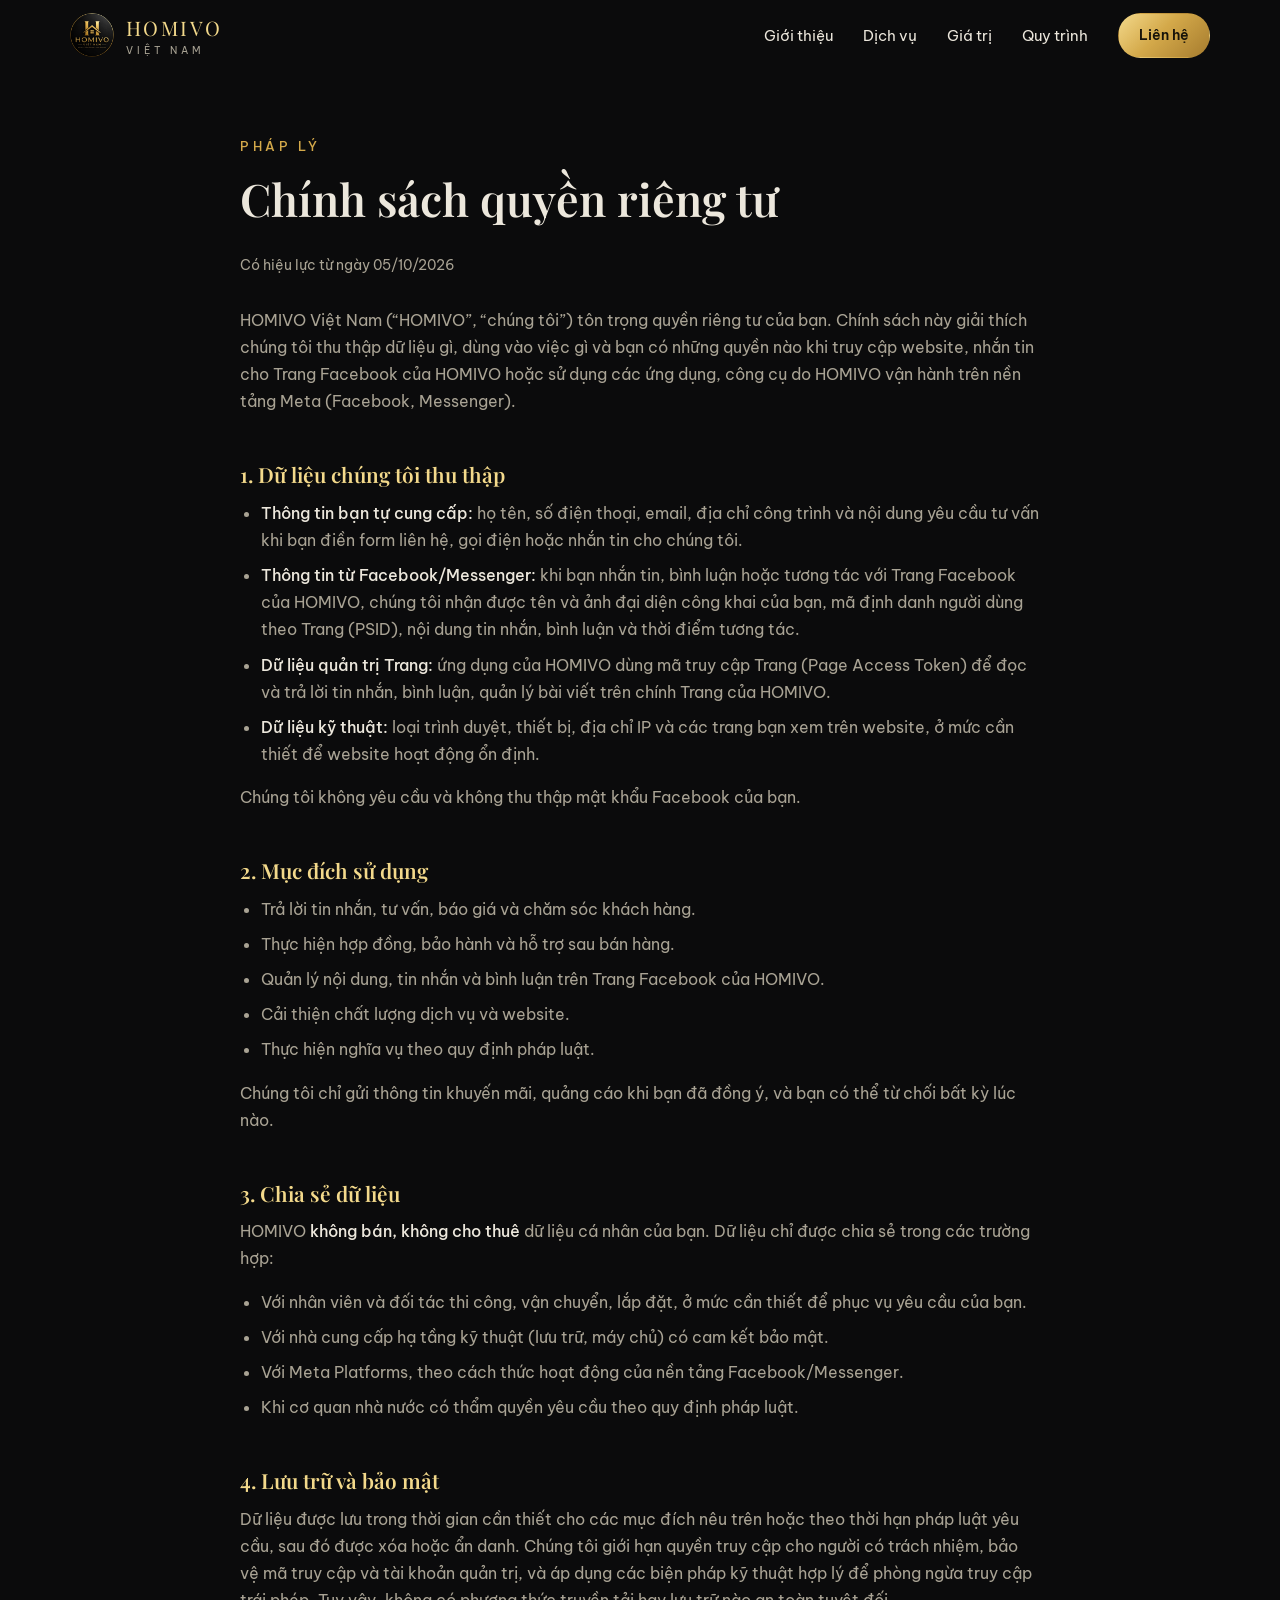
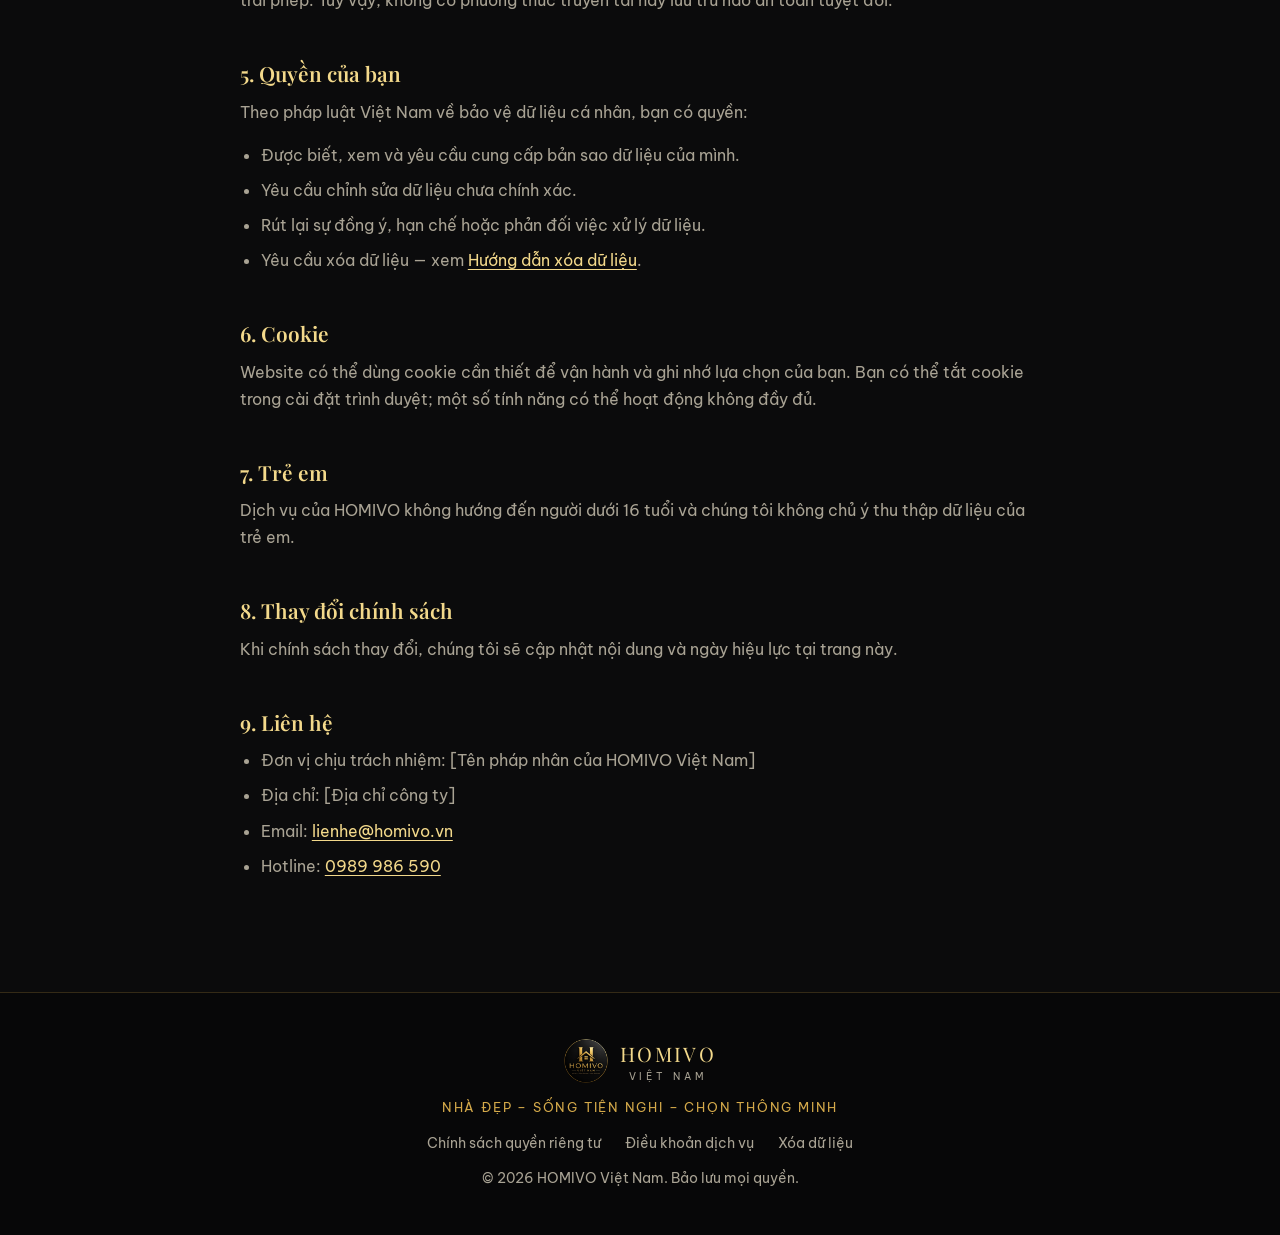
==== chinh-sach-quyen-rieng-tu.html @ d2447e5d "Website HOMIVO Viet Nam: trang chu, chinh sach quyen rieng tu, dieu khoan dich vu, huong dan xoa du " ====
<!DOCTYPE html>
<html lang="vi">
<head>
  <meta charset="UTF-8">
  <meta name="viewport" content="width=device-width, initial-scale=1.0">
  <title>Chính sách quyền riêng tư — HOMIVO Việt Nam</title>
  <meta name="description" content="Chính sách quyền riêng tư của HOMIVO Việt Nam: dữ liệu chúng tôi thu thập qua website và Facebook/Messenger, mục đích sử dụng và quyền của bạn.">
  <link rel="icon" href="assets/logo.webp">
  <link rel="preconnect" href="https://fonts.googleapis.com">
  <link rel="preconnect" href="https://fonts.gstatic.com" crossorigin>
  <link href="https://fonts.googleapis.com/css2?family=Be+Vietnam+Pro:wght@300;400;500;600&family=Playfair+Display:wght@500;600;700&display=swap" rel="stylesheet">
  <link rel="stylesheet" href="style.css">
</head>
<body>

  <header class="header" id="header">
    <div class="container header__inner">
      <a href="index.html" class="brand">
        <img src="assets/logo.webp" alt="Logo HOMIVO Việt Nam" class="brand__logo">
        <span class="brand__name">HOMIVO <small>Việt Nam</small></span>
      </a>
      <button class="nav-toggle" id="navToggle" aria-label="Mở menu" aria-expanded="false">
        <span></span><span></span><span></span>
      </button>
      <nav class="nav" id="nav">
        <a href="index.html#gioi-thieu">Giới thiệu</a>
        <a href="index.html#dich-vu">Dịch vụ</a>
        <a href="index.html#gia-tri">Giá trị</a>
        <a href="index.html#quy-trinh">Quy trình</a>
        <a href="index.html#lien-he" class="btn btn--small">Liên hệ</a>
      </nav>
    </div>
  </header>

  <main class="legal">
    <div class="container legal__inner">
      <p class="eyebrow">Pháp lý</p>
      <h1>Chính sách quyền riêng tư</h1>
      <!-- THAY: ngày hiệu lực -->
      <p class="legal__date">Có hiệu lực từ ngày 05/10/2026</p>

      <p>
        HOMIVO Việt Nam (“HOMIVO”, “chúng tôi”) tôn trọng quyền riêng tư của bạn. Chính sách này
        giải thích chúng tôi thu thập dữ liệu gì, dùng vào việc gì và bạn có những quyền nào khi
        truy cập website, nhắn tin cho Trang Facebook của HOMIVO hoặc sử dụng các ứng dụng,
        công cụ do HOMIVO vận hành trên nền tảng Meta (Facebook, Messenger).
      </p>

      <h2>1. Dữ liệu chúng tôi thu thập</h2>
      <ul>
        <li><strong>Thông tin bạn tự cung cấp:</strong> họ tên, số điện thoại, email, địa chỉ công trình và nội dung yêu cầu tư vấn khi bạn điền form liên hệ, gọi điện hoặc nhắn tin cho chúng tôi.</li>
        <li><strong>Thông tin từ Facebook/Messenger:</strong> khi bạn nhắn tin, bình luận hoặc tương tác với Trang Facebook của HOMIVO, chúng tôi nhận được tên và ảnh đại diện công khai của bạn, mã định danh người dùng theo Trang (PSID), nội dung tin nhắn, bình luận và thời điểm tương tác.</li>
        <li><strong>Dữ liệu quản trị Trang:</strong> ứng dụng của HOMIVO dùng mã truy cập Trang (Page Access Token) để đọc và trả lời tin nhắn, bình luận, quản lý bài viết trên chính Trang của HOMIVO.</li>
        <li><strong>Dữ liệu kỹ thuật:</strong> loại trình duyệt, thiết bị, địa chỉ IP và các trang bạn xem trên website, ở mức cần thiết để website hoạt động ổn định.</li>
      </ul>
      <p>Chúng tôi không yêu cầu và không thu thập mật khẩu Facebook của bạn.</p>

      <h2>2. Mục đích sử dụng</h2>
      <ul>
        <li>Trả lời tin nhắn, tư vấn, báo giá và chăm sóc khách hàng.</li>
        <li>Thực hiện hợp đồng, bảo hành và hỗ trợ sau bán hàng.</li>
        <li>Quản lý nội dung, tin nhắn và bình luận trên Trang Facebook của HOMIVO.</li>
        <li>Cải thiện chất lượng dịch vụ và website.</li>
        <li>Thực hiện nghĩa vụ theo quy định pháp luật.</li>
      </ul>
      <p>Chúng tôi chỉ gửi thông tin khuyến mãi, quảng cáo khi bạn đã đồng ý, và bạn có thể từ chối bất kỳ lúc nào.</p>

      <h2>3. Chia sẻ dữ liệu</h2>
      <p>HOMIVO <strong>không bán, không cho thuê</strong> dữ liệu cá nhân của bạn. Dữ liệu chỉ được chia sẻ trong các trường hợp:</p>
      <ul>
        <li>Với nhân viên và đối tác thi công, vận chuyển, lắp đặt, ở mức cần thiết để phục vụ yêu cầu của bạn.</li>
        <li>Với nhà cung cấp hạ tầng kỹ thuật (lưu trữ, máy chủ) có cam kết bảo mật.</li>
        <li>Với Meta Platforms, theo cách thức hoạt động của nền tảng Facebook/Messenger.</li>
        <li>Khi cơ quan nhà nước có thẩm quyền yêu cầu theo quy định pháp luật.</li>
      </ul>

      <h2>4. Lưu trữ và bảo mật</h2>
      <p>
        Dữ liệu được lưu trong thời gian cần thiết cho các mục đích nêu trên hoặc theo thời hạn
        pháp luật yêu cầu, sau đó được xóa hoặc ẩn danh. Chúng tôi giới hạn quyền truy cập cho
        người có trách nhiệm, bảo vệ mã truy cập và tài khoản quản trị, và áp dụng các biện pháp
        kỹ thuật hợp lý để phòng ngừa truy cập trái phép. Tuy vậy, không có phương thức truyền
        tải hay lưu trữ nào an toàn tuyệt đối.
      </p>

      <h2>5. Quyền của bạn</h2>
      <p>Theo pháp luật Việt Nam về bảo vệ dữ liệu cá nhân, bạn có quyền:</p>
      <ul>
        <li>Được biết, xem và yêu cầu cung cấp bản sao dữ liệu của mình.</li>
        <li>Yêu cầu chỉnh sửa dữ liệu chưa chính xác.</li>
        <li>Rút lại sự đồng ý, hạn chế hoặc phản đối việc xử lý dữ liệu.</li>
        <li>Yêu cầu xóa dữ liệu — xem <a href="xoa-du-lieu.html">Hướng dẫn xóa dữ liệu</a>.</li>
      </ul>

      <h2>6. Cookie</h2>
      <p>
        Website có thể dùng cookie cần thiết để vận hành và ghi nhớ lựa chọn của bạn. Bạn có thể
        tắt cookie trong cài đặt trình duyệt; một số tính năng có thể hoạt động không đầy đủ.
      </p>

      <h2>7. Trẻ em</h2>
      <p>Dịch vụ của HOMIVO không hướng đến người dưới 16 tuổi và chúng tôi không chủ ý thu thập dữ liệu của trẻ em.</p>

      <h2>8. Thay đổi chính sách</h2>
      <p>Khi chính sách thay đổi, chúng tôi sẽ cập nhật nội dung và ngày hiệu lực tại trang này.</p>

      <h2>9. Liên hệ</h2>
      <!-- THAY: tên pháp nhân và thông tin liên hệ thật -->
      <ul>
        <li>Đơn vị chịu trách nhiệm: [Tên pháp nhân của HOMIVO Việt Nam]</li>
        <li>Địa chỉ: [Địa chỉ công ty]</li>
        <li>Email: <a href="mailto:lienhe@homivo.vn">lienhe@homivo.vn</a></li>
        <li>Hotline: <a href="tel:0989986590">0989 986 590</a></li>
      </ul>
    </div>
  </main>

  <footer class="footer">
    <div class="container footer__inner">
      <div class="brand">
        <img src="assets/logo.webp" alt="" class="brand__logo">
        <span class="brand__name">HOMIVO <small>Việt Nam</small></span>
      </div>
      <p class="footer__slogan">Nhà đẹp – Sống tiện nghi – Chọn thông minh</p>
      <nav class="footer__links">
        <a href="chinh-sach-quyen-rieng-tu.html">Chính sách quyền riêng tư</a>
        <a href="dieu-khoan-dich-vu.html">Điều khoản dịch vụ</a>
        <a href="xoa-du-lieu.html">Xóa dữ liệu</a>
      </nav>
      <p class="footer__copy">© <span id="year"></span> HOMIVO Việt Nam. Bảo lưu mọi quyền.</p>
    </div>
  </footer>

  <script src="script.js"></script>
</body>
</html>
---- style.css ----
/* ===== HOMIVO Việt Nam — đen & vàng kim ===== */
:root {
  --bg: #0b0b0c;
  --bg-alt: #121214;
  --surface: #18181b;
  --line: rgba(212, 169, 74, 0.22);
  --text: #ece7dc;
  --muted: #a9a394;
  --gold: #d4a94a;
  --gold-light: #f3d98b;
  --gold-dark: #a67c2e;
  --gold-grad: linear-gradient(135deg, #f3d98b 0%, #d4a94a 45%, #a67c2e 100%);
  --radius: 14px;
  --header-h: 72px;
}

*, *::before, *::after { box-sizing: border-box; }

html { scroll-behavior: smooth; scroll-padding-top: var(--header-h); }

body {
  margin: 0;
  background: var(--bg);
  color: var(--text);
  font-family: "Be Vietnam Pro", system-ui, -apple-system, "Segoe UI", sans-serif;
  font-size: 16px;
  line-height: 1.7;
  -webkit-font-smoothing: antialiased;
}

img { max-width: 100%; display: block; }
a { color: inherit; text-decoration: none; }

h1, h2, h3 {
  font-family: "Playfair Display", Georgia, serif;
  font-weight: 600;
  line-height: 1.25;
  margin: 0 0 0.6em;
}
h1 { font-size: clamp(2.2rem, 5.5vw, 4rem); }
h2 { font-size: clamp(1.6rem, 3.4vw, 2.5rem); }
h3 { font-size: 1.2rem; }
p { margin: 0 0 1em; color: var(--muted); }

.container { width: min(1140px, 100% - 32px); margin-inline: auto; }
.narrow { max-width: 760px; text-align: center; }

.gold {
  background: var(--gold-grad);
  -webkit-background-clip: text;
  background-clip: text;
  color: transparent;
}

.eyebrow {
  color: var(--gold);
  font-size: 0.8rem;
  font-weight: 500;
  letter-spacing: 0.28em;
  text-transform: uppercase;
  margin-bottom: 1em;
}

/* ----- Nút ----- */
.btn {
  display: inline-block;
  padding: 14px 28px;
  border: 1px solid transparent;
  border-radius: 999px;
  background: var(--gold-grad);
  color: #17130a;
  font: inherit;
  font-weight: 600;
  cursor: pointer;
  transition: transform 0.2s, box-shadow 0.2s, background 0.2s, color 0.2s;
}
.btn:hover { transform: translateY(-2px); box-shadow: 0 10px 30px rgba(212, 169, 74, 0.3); }
.btn--ghost { background: transparent; border-color: var(--gold); color: var(--gold-light); }
.btn--ghost:hover { background: rgba(212, 169, 74, 0.1); }
.btn--small { padding: 9px 20px; font-size: 0.9rem; }

/* ----- Thanh điều hướng ----- */
.header {
  position: fixed;
  inset: 0 0 auto 0;
  z-index: 50;
  height: var(--header-h);
  transition: background 0.3s, border-color 0.3s;
  border-bottom: 1px solid transparent;
}
.header.is-scrolled {
  background: rgba(11, 11, 12, 0.92);
  backdrop-filter: blur(10px);
  border-bottom-color: var(--line);
}
.header__inner { height: 100%; display: flex; align-items: center; justify-content: space-between; }

.brand { display: flex; align-items: center; gap: 12px; }
.brand__logo { width: 44px; height: 44px; border-radius: 50%; }
.brand__name {
  font-family: "Playfair Display", serif;
  font-size: 1.25rem;
  letter-spacing: 0.12em;
  color: var(--gold-light);
}
.brand__name small {
  display: block;
  font-family: "Be Vietnam Pro", sans-serif;
  font-size: 0.6rem;
  letter-spacing: 0.4em;
  text-transform: uppercase;
  color: var(--muted);
  margin-top: -2px;
}

.nav { display: flex; align-items: center; gap: 30px; font-size: 0.95rem; }
.nav a:not(.btn) { color: var(--text); position: relative; padding: 6px 0; }
.nav a:not(.btn)::after {
  content: "";
  position: absolute;
  left: 0; bottom: 0;
  width: 0; height: 1px;
  background: var(--gold);
  transition: width 0.25s;
}
.nav a:not(.btn):hover::after { width: 100%; }

.nav-toggle {
  display: none;
  width: 44px; height: 44px;
  background: none; border: 0; padding: 10px;
  cursor: pointer;
}
.nav-toggle span {
  display: block; height: 2px; margin: 5px 0;
  background: var(--gold-light);
  transition: transform 0.25s, opacity 0.25s;
}
.nav-toggle[aria-expanded="true"] span:nth-child(1) { transform: translateY(7px) rotate(45deg); }
.nav-toggle[aria-expanded="true"] span:nth-child(2) { opacity: 0; }
.nav-toggle[aria-expanded="true"] span:nth-child(3) { transform: translateY(-7px) rotate(-45deg); }

/* ----- Hero ----- */
.hero {
  min-height: 100vh;
  display: flex;
  align-items: center;
  padding: calc(var(--header-h) + 40px) 0 80px;
  background:
    radial-gradient(ellipse 60% 50% at 78% 45%, rgba(212, 169, 74, 0.14), transparent 70%),
    var(--bg);
}
.hero__inner { display: grid; grid-template-columns: 1.15fr 0.85fr; gap: 48px; align-items: center; }
.hero__lead { font-size: 1.1rem; max-width: 520px; margin-bottom: 2em; }
.hero__actions { display: flex; flex-wrap: wrap; gap: 14px; }
.hero__logo img {
  width: min(420px, 100%);
  margin-inline: auto;
  border-radius: 50%;
  box-shadow: 0 0 90px rgba(212, 169, 74, 0.22);
}

/* ----- Khối nội dung ----- */
.section { padding: 96px 0; }
.section--alt { background: var(--bg-alt); border-block: 1px solid rgba(255, 255, 255, 0.04); }
.section__head { text-align: center; max-width: 680px; margin: 0 auto 56px; }

.grid { display: grid; gap: 24px; }
.grid--4 { grid-template-columns: repeat(4, 1fr); }
.grid--3 { grid-template-columns: repeat(3, 1fr); }

.card {
  background: var(--surface);
  border: 1px solid rgba(255, 255, 255, 0.06);
  border-radius: var(--radius);
  padding: 32px 26px;
  transition: transform 0.25s, border-color 0.25s;
}
.card:hover { transform: translateY(-6px); border-color: var(--line); }
.card p { margin: 0; font-size: 0.95rem; }
.card__icon {
  width: 54px; height: 54px;
  display: grid; place-items: center;
  border: 1px solid var(--line);
  border-radius: 50%;
  margin-bottom: 22px;
}
.card__icon svg {
  width: 26px; height: 26px;
  fill: none; stroke: var(--gold);
  stroke-width: 1.5; stroke-linecap: round; stroke-linejoin: round;
}

.value { padding: 8px 8px 8px 28px; border-left: 1px solid var(--line); }
.value__num {
  font-family: "Playfair Display", serif;
  font-size: 2.6rem;
  line-height: 1;
  display: block;
  margin-bottom: 14px;
  background: var(--gold-grad);
  -webkit-background-clip: text;
  background-clip: text;
  color: transparent;
}
.value h3 { color: var(--gold-light); }
.value p { margin: 0; }

.steps {
  list-style: none;
  margin: 0; padding: 0;
  display: grid;
  grid-template-columns: repeat(4, 1fr);
  gap: 24px;
  counter-reset: step;
}
.steps li { counter-increment: step; position: relative; padding-top: 64px; }
.steps li::before {
  content: counter(step);
  position: absolute; top: 0; left: 0;
  width: 46px; height: 46px;
  display: grid; place-items: center;
  border-radius: 50%;
  background: var(--gold-grad);
  color: #17130a;
  font-weight: 600;
}
.steps li::after {
  content: "";
  position: absolute; top: 23px; left: 58px; right: -12px;
  height: 1px;
  background: var(--line);
}
.steps li:last-child::after { display: none; }
.steps p { margin: 0; font-size: 0.95rem; }

/* ----- Liên hệ ----- */
.contact { display: grid; grid-template-columns: 1fr 1fr; gap: 56px; align-items: start; }
.contact__list { list-style: none; padding: 0; margin: 32px 0 0; }
.contact__list li {
  display: flex; gap: 20px;
  padding: 16px 0;
  border-top: 1px solid rgba(255, 255, 255, 0.07);
}
.contact__list span {
  flex: 0 0 110px;
  color: var(--gold);
  font-size: 0.8rem;
  letter-spacing: 0.12em;
  text-transform: uppercase;
  padding-top: 3px;
}
.contact__list a:hover { color: var(--gold-light); }

.form {
  background: var(--surface);
  border: 1px solid var(--line);
  border-radius: var(--radius);
  padding: 36px 32px;
  display: grid;
  gap: 18px;
}
.form label { display: grid; gap: 8px; font-size: 0.9rem; color: var(--muted); }
.form input, .form select, .form textarea {
  width: 100%;
  padding: 13px 14px;
  background: var(--bg);
  border: 1px solid rgba(255, 255, 255, 0.12);
  border-radius: 8px;
  color: var(--text);
  font: inherit;
  transition: border-color 0.2s;
}
.form input:focus, .form select:focus, .form textarea:focus { outline: none; border-color: var(--gold); }
.form .is-invalid { border-color: #d9605a; }
.form textarea { resize: vertical; }
.form__note { margin: 0; min-height: 1.5em; font-size: 0.9rem; color: var(--gold-light); }

/* ----- Chân trang ----- */
.footer { border-top: 1px solid var(--line); padding: 44px 0; background: #070708; }
.footer__inner { display: grid; justify-items: center; gap: 12px; text-align: center; }
.footer__slogan { margin: 0; color: var(--gold); letter-spacing: 0.14em; text-transform: uppercase; font-size: 0.8rem; }
.footer__copy { margin: 0; font-size: 0.85rem; }
.footer__links { display: flex; flex-wrap: wrap; justify-content: center; gap: 8px 24px; font-size: 0.9rem; }
.footer__links a { color: var(--muted); }
.footer__links a:hover { color: var(--gold-light); }

/* ----- Trang pháp lý (chính sách, điều khoản) ----- */
.legal { padding: calc(var(--header-h) + 64px) 0 96px; }
.legal__inner { max-width: 800px; }
.legal h1 { font-size: clamp(1.9rem, 4.5vw, 2.8rem); }
.legal h2 { font-size: 1.3rem; color: var(--gold-light); margin-top: 2.2em; }
.legal__date { font-size: 0.9rem; margin-bottom: 2em; }
.legal ul, .legal ol { color: var(--muted); padding-left: 1.3em; margin: 0 0 1em; }
.legal li { margin-bottom: 0.5em; }
.legal strong { color: var(--text); font-weight: 500; }
.legal a { color: var(--gold-light); text-decoration: underline; text-underline-offset: 3px; }

/* ----- Hiệu ứng xuất hiện (chỉ khi có JS) ----- */
.js .reveal { opacity: 0; transform: translateY(24px); transition: opacity 0.7s, transform 0.7s; }
.js .reveal.is-visible { opacity: 1; transform: none; }

@media (prefers-reduced-motion: reduce) {
  html { scroll-behavior: auto; }
  .js .reveal { opacity: 1; transform: none; transition: none; }
}

/* ----- Màn hình nhỏ ----- */
@media (max-width: 960px) {
  .grid--4, .steps { grid-template-columns: repeat(2, 1fr); }
  .steps li::after { display: none; }
  .contact { grid-template-columns: 1fr; }
}

@media (max-width: 760px) {
  .section { padding: 68px 0; }
  .nav-toggle { display: block; }
  .nav {
    position: absolute;
    top: var(--header-h); left: 0; right: 0;
    flex-direction: column;
    align-items: stretch;
    gap: 0;
    padding: 8px 16px 20px;
    background: rgba(11, 11, 12, 0.98);
    border-bottom: 1px solid var(--line);
    display: none;
  }
  .nav.is-open { display: flex; }
  .nav a:not(.btn) { padding: 14px 0; border-bottom: 1px solid rgba(255, 255, 255, 0.06); }
  .nav .btn { margin-top: 16px; text-align: center; }

  .hero__inner { grid-template-columns: 1fr; text-align: center; }
  .hero__logo { order: -1; }
  .hero__logo img { width: 220px; }
  .hero__lead { margin-inline: auto; }
  .hero__actions { justify-content: center; }

  .grid--3 { grid-template-columns: 1fr; }
  .form { padding: 28px 20px; }
}

@media (max-width: 520px) {
  .grid--4, .steps { grid-template-columns: 1fr; }
  .contact__list li { flex-direction: column; gap: 4px; }
  .contact__list span { flex: none; }
}
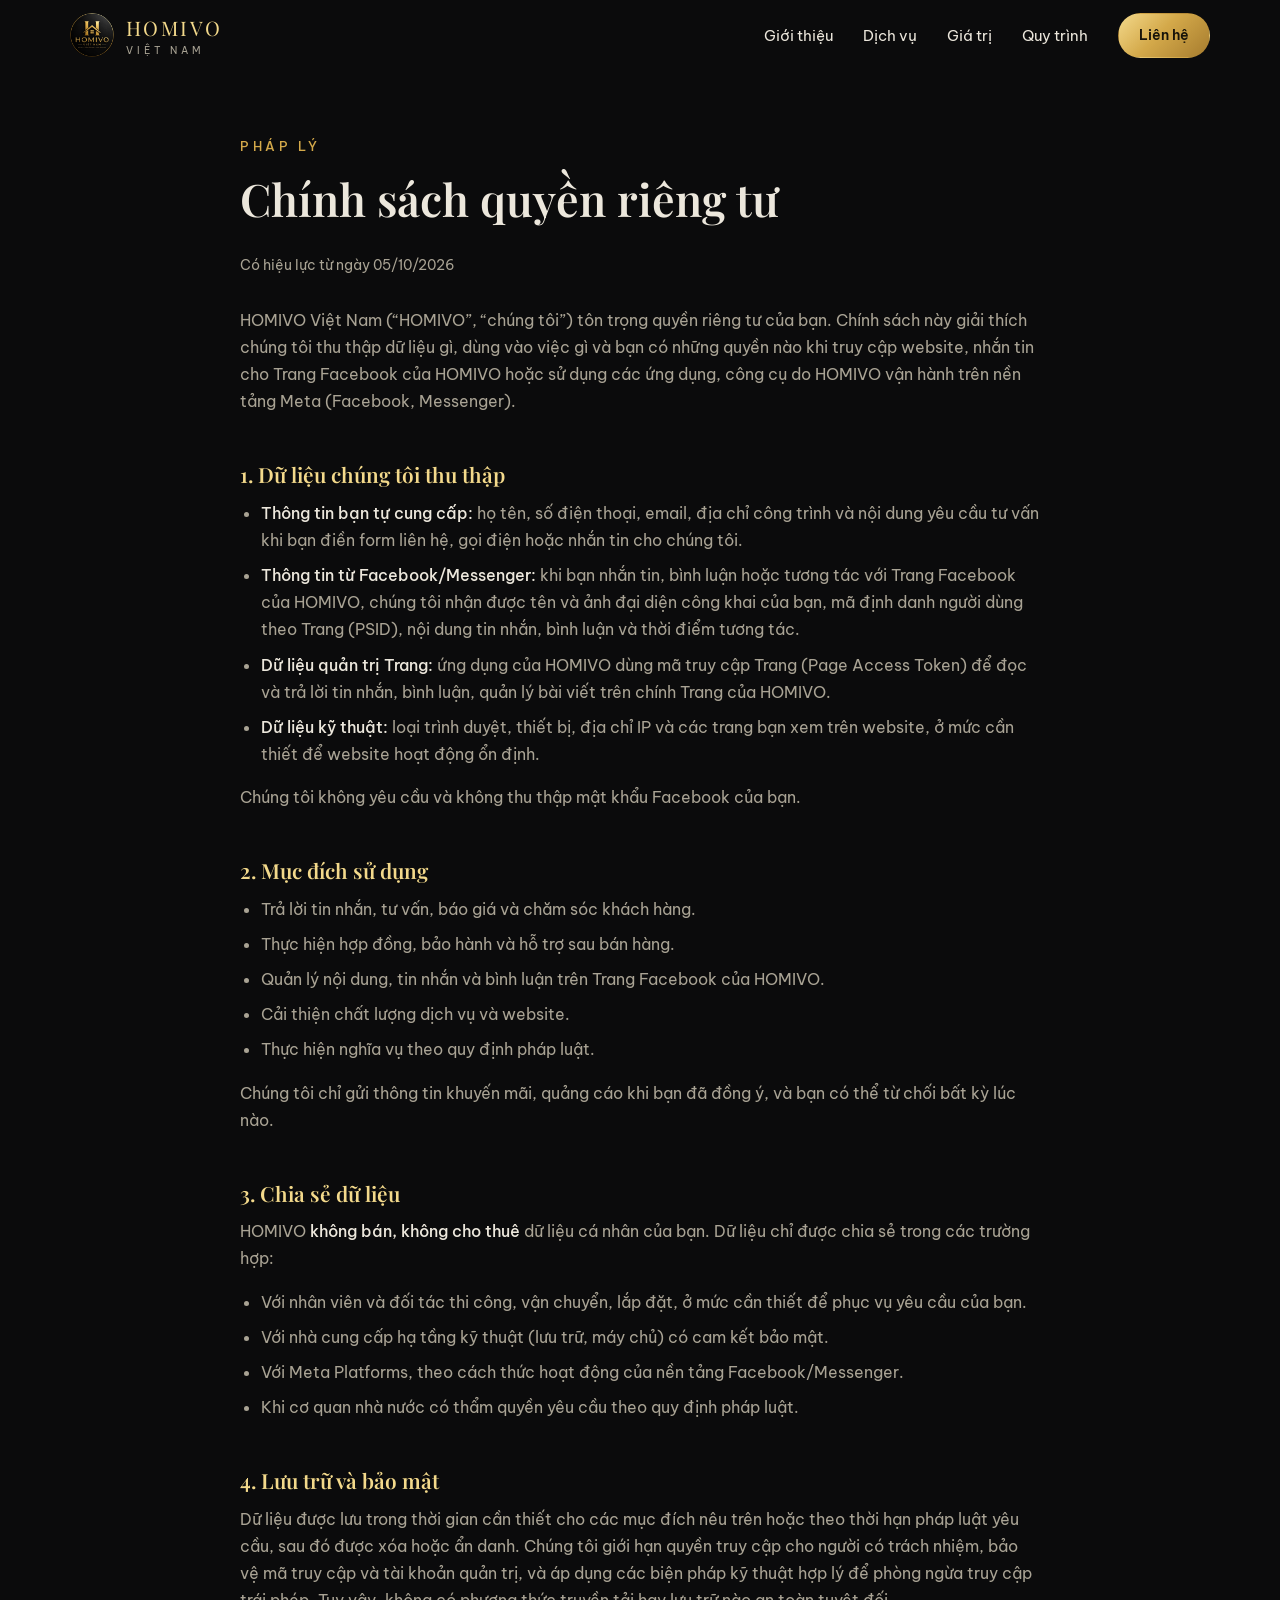
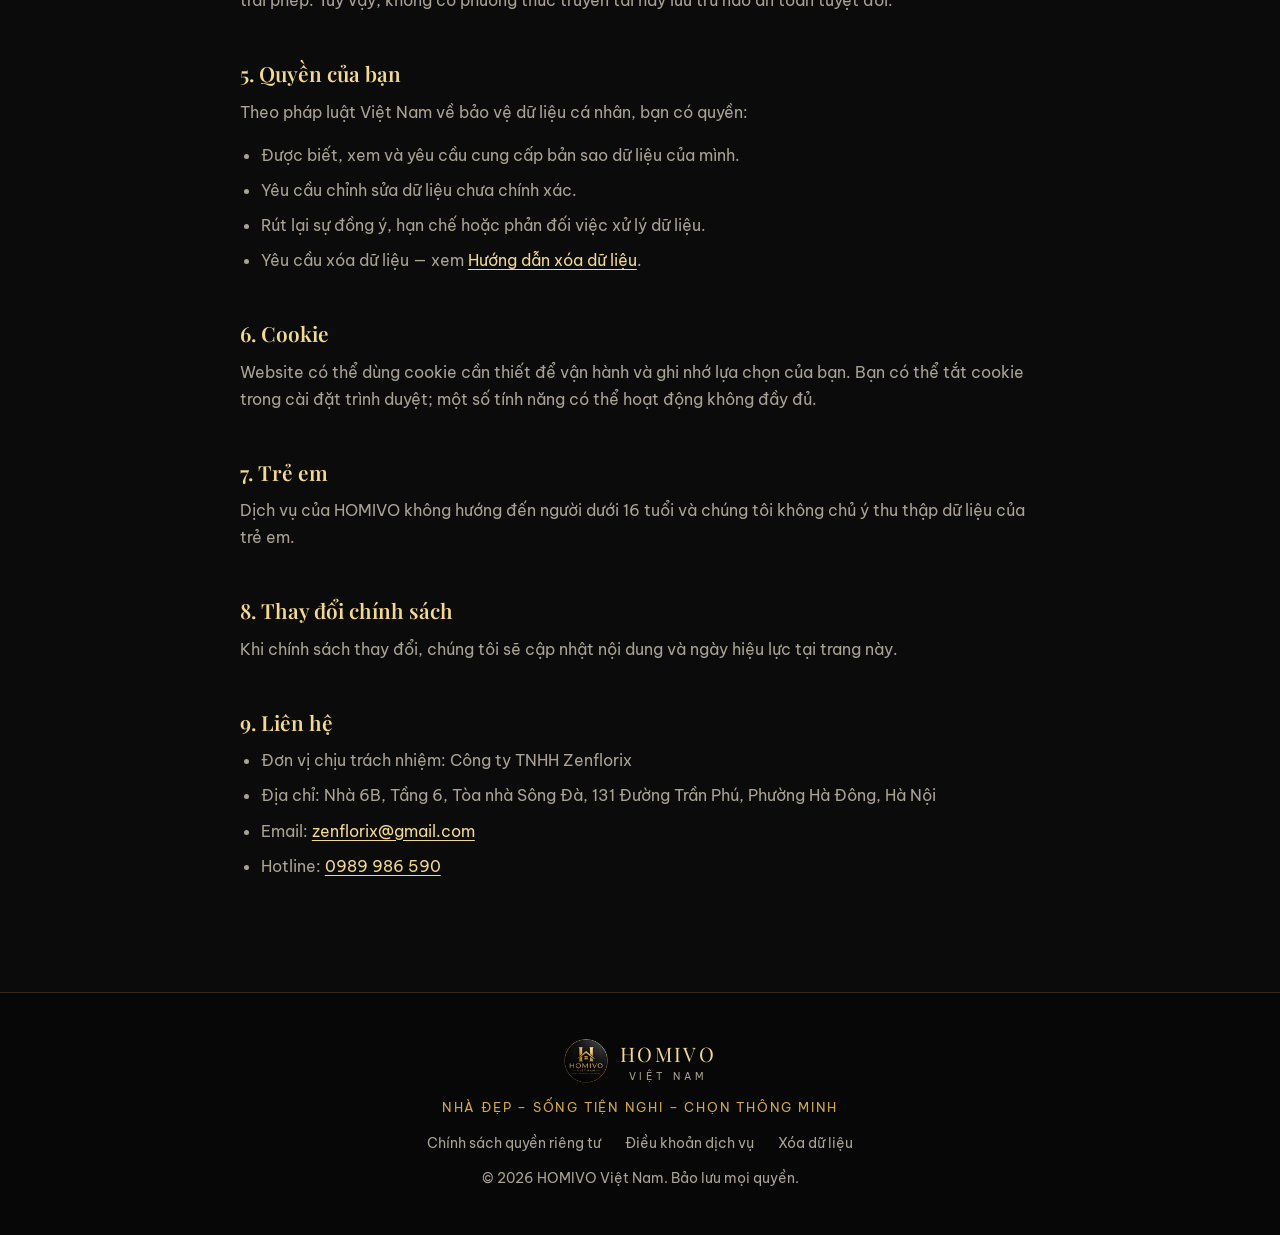
==== commit f109a7e7: "Cap nhat thong tin lien he: email, ten phap nhan, dia chi" ====
--- a/chinh-sach-quyen-rieng-tu.html
+++ b/chinh-sach-quyen-rieng-tu.html
@@ -107,9 +107,9 @@
       <h2>9. Liên hệ</h2>
       <!-- THAY: tên pháp nhân và thông tin liên hệ thật -->
       <ul>
-        <li>Đơn vị chịu trách nhiệm: [Tên pháp nhân của HOMIVO Việt Nam]</li>
-        <li>Địa chỉ: [Địa chỉ công ty]</li>
-        <li>Email: <a href="mailto:lienhe@homivo.vn">lienhe@homivo.vn</a></li>
+        <li>Đơn vị chịu trách nhiệm: Công ty TNHH Zenflorix</li>
+        <li>Địa chỉ: Nhà 6B, Tầng 6, Tòa nhà Sông Đà, 131 Đường Trần Phú, Phường Hà Đông, Hà Nội</li>
+        <li>Email: <a href="mailto:zenflorix@gmail.com">zenflorix@gmail.com</a></li>
         <li>Hotline: <a href="tel:0989986590">0989 986 590</a></li>
       </ul>
     </div>
